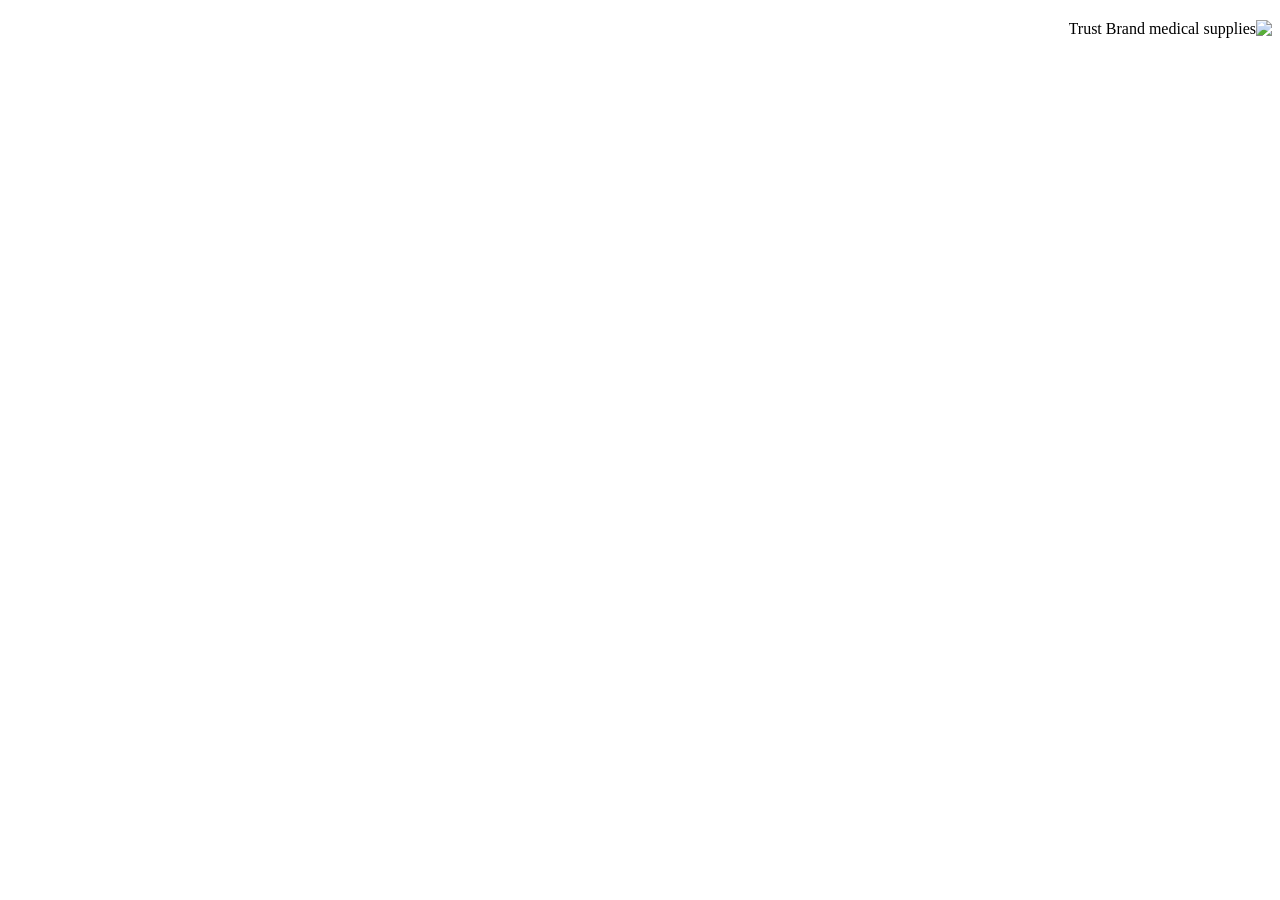
==== index.html @ 86045700 "Add initial HTML structure for Trust Brand site" ====
<!DOCTYPE html>
<html lang="ar" dir="rtl">
<head>
<meta charset="UTF-8">
<meta name="viewport" content="width=device-width, initial-scale=1">
<title>ترست براند | Trust Brand - مستلزمات طبية</title>
<link rel="icon" href="logo.svg">
<link rel="stylesheet" href="styles.css">
</head>
<body>
<div id="siteHeader"></div>
<main class="container">
  <section class="hero" id="heroSection">
    <div>
      <h1 id="heroTitle"></h1>
      <p id="heroSub"></p>
      <div style="display:flex;gap:12px;flex-wrap:wrap">
        <a href="#products" class="btn btn-primary btn-lg" id="heroShop"></a>
        <a href="#deals" class="btn btn-ghost btn-lg" id="heroDeals"></a>
      </div>
      <div class="hero-perks" id="heroPerks"></div>
    </div>
    <div class="hero-img"><img src="" id="heroImg" alt="Trust Brand medical supplies"></div>
  </section>

  <section>
    <div class="section-head"><h2 id="catTitle"></h2></div>
    <div class="cat-grid" id="catGrid"></div>
  </section>

  <section id="deals">
    <div class="section-head"><h2 id="dealsTitle"></h2></div>
    <div class="grid" id="dealsGrid"></div>
  </section>

  <section id="products">
    <div class="section-head"><h2 id="productsTitle"></h2><span class="muted" id="resultCount"></span></div>
    <div class="shop-layout">
      <aside class="filters" id="filtersPanel"></aside>
      <div>
        <div class="sort-row" id="sortRow"></div>
        <div class="grid" id="productGrid"></div>
      </div>
    </div>
  </section>
</main>
<div id="siteFooter"></div>

<script src="imgs1.js"></script><script src="imgs2.js"></script><script src="imgs3.js"></script>
<script src="data.js"></script>
<script src="i18n.js"></script>
<script src="store.js"></script>
<script>
TB.mount('home');
document.getElementById('heroImg').src = TB.img('hero.jpg');

const params = new URLSearchParams(location.search);
let state = { q: params.get('q') || '', cat: params.get('cat') || '', min: '', max: '', sort: 'pop' };

document.getElementById('heroTitle').textContent = TB.t('heroTitle');
document.getElementById('heroSub').textContent = TB.t('heroSub');
document.getElementById('heroShop').textContent = TB.t('shopNow');
document.getElementById('heroDeals').textContent = TB.t('seeDeals');
document.getElementById('heroPerks').innerHTML = ['freeShipping','cod','support'].map(k => `<span>${TB.t(k)}</span>`).join('');
document.getElementById('catTitle').textContent = TB.t('categories');
document.getElementById('dealsTitle').textContent = TB.t('dealsTitle');

document.getElementById('catGrid').innerHTML = TB_CATEGORIES.map(c => `
  <a class="cat-tile" href="index.html?cat=${c.id}"><span class="ico">${c.icon}</span>${TB.lang()==='ar'?c.ar:c.en}</a>`).join('');

const deals = TB.products().filter(p => p.old);
document.getElementById('dealsGrid').innerHTML = deals.map(TB.productCard).join('');

function renderFilters() {
  const cats = TB_CATEGORIES;
  document.getElementById('filtersPanel').innerHTML = `
    <h3>${TB.t('allCategories')}</h3>
    <label><input type="radio" name="fcat" value="" ${state.cat===''?'checked':''}> ${TB.t('allCategories')}</label>
    ${cats.map(c => `<label><input type="radio" name="fcat" value="${c.id}" ${state.cat===c.id?'checked':''}> ${TB.lang()==='ar'?c.ar:c.en}</label>`).join('')}
    <div class="fgroup">
      <h3>${TB.t('filterPrice')}</h3>
      <input type="number" id="fmin" placeholder="0" min="0" value="${state.min}"> <span class="muted">${TB.t('to')}</span>
      <input type="number" id="fmax" placeholder="∞" min="0" value="${state.max}">
      <div style="margin-top:8px"><button class="btn btn-ghost" onclick="applyPrice()">${TB.t('apply')}</button></div>
    </div>
    <div class="fgroup"><button class="btn btn-ghost btn-block" onclick="clearFilters()">${TB.t('clearFilters')}</button></div>`;
  document.querySelectorAll('input[name=fcat]').forEach(r => r.onchange = () => { state.cat = r.value; render(); });
}
function applyPrice() {
  state.min = document.getElementById('fmin').value;
  state.max = document.getElementById('fmax').value;
  render();
}
function clearFilters() {
  state = { q: '', cat: '', min: '', max: '', sort: 'pop' };
  history.replaceState(null, '', 'index.html');
  renderFilters(); render();
}
function renderSort() {
  document.getElementById('sortRow').innerHTML = `
    <label class="muted">${TB.t('sortBy')}</label>
    <select id="sortSel">
      <option value="pop">${TB.t('sortPop')}</option>
      <option value="priceAsc">${TB.t('sortPriceAsc')}</option>
      <option value="priceDesc">${TB.t('sortPriceDesc')}</option>
      <option value="rating">${TB.t('sortRating')}</option>
    </select>`;
  const sel = document.getElementById('sortSel');
  sel.value = state.sort;
  sel.onchange = () => { state.sort = sel.value; render(); };
}
function filtered() {
  let list = TB.products().slice();
  if (state.q) {
    const q = state.q.toLowerCase();
    list = list.filter(p => p.en.toLowerCase().includes(q) || p.ar.includes(state.q) || p.sku.toLowerCase().includes(q));
  }
  if (state.cat) list = list.filter(p => p.cat === state.cat);
  if (state.min !== '') list = list.filter(p => p.price >= Number(state.min));
  if (state.max !== '') list = list.filter(p => p.price <= Number(state.max));
  switch (state.sort) {
    case 'priceAsc': list.sort((a,b) => a.price - b.price); break;
    case 'priceDesc': list.sort((a,b) => b.price - a.price); break;
    case 'rating': list.sort((a,b) => b.rating - a.rating); break;
    default: list.sort((a,b) => b.reviews - a.reviews);
  }
  return list;
}
function render() {
  const list = filtered();
  document.getElementById('productsTitle').textContent =
    state.q ? `${TB.t('resultsFor')} "${state.q}"` : (state.cat ? TB.catName(state.cat) : TB.t('products'));
  const n = list.length;
  document.getElementById('resultCount').textContent = `${n} ${n === 1 ? TB.t('itemSingular') : TB.t('itemPlural')}`;
  document.getElementById('productGrid').innerHTML = n ? list.map(TB.productCard).join('') :
    `<div class="panel empty-state" style="grid-column:1/-1"><div class="big">🔍</div><p>${TB.t('noResults')}</p></div>`;
}
renderFilters(); renderSort(); render();
</script>
</body>
</html>
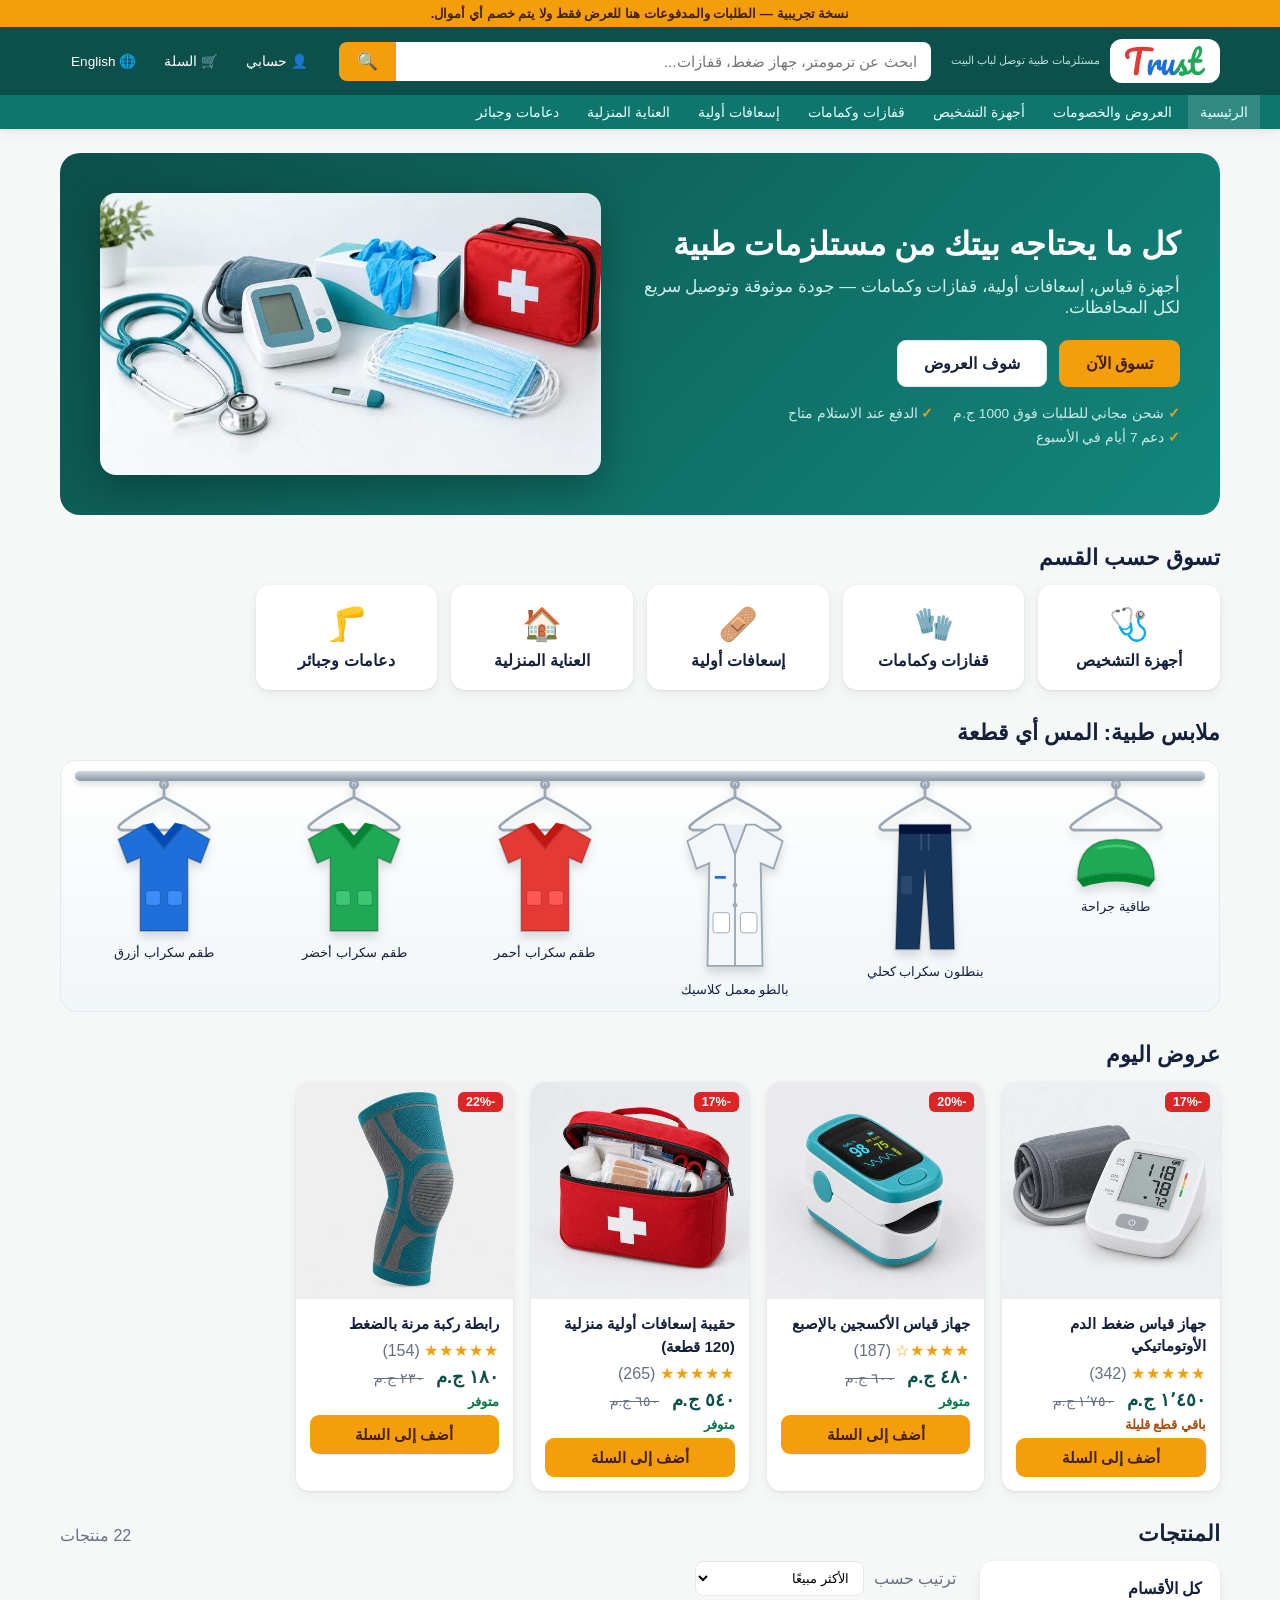
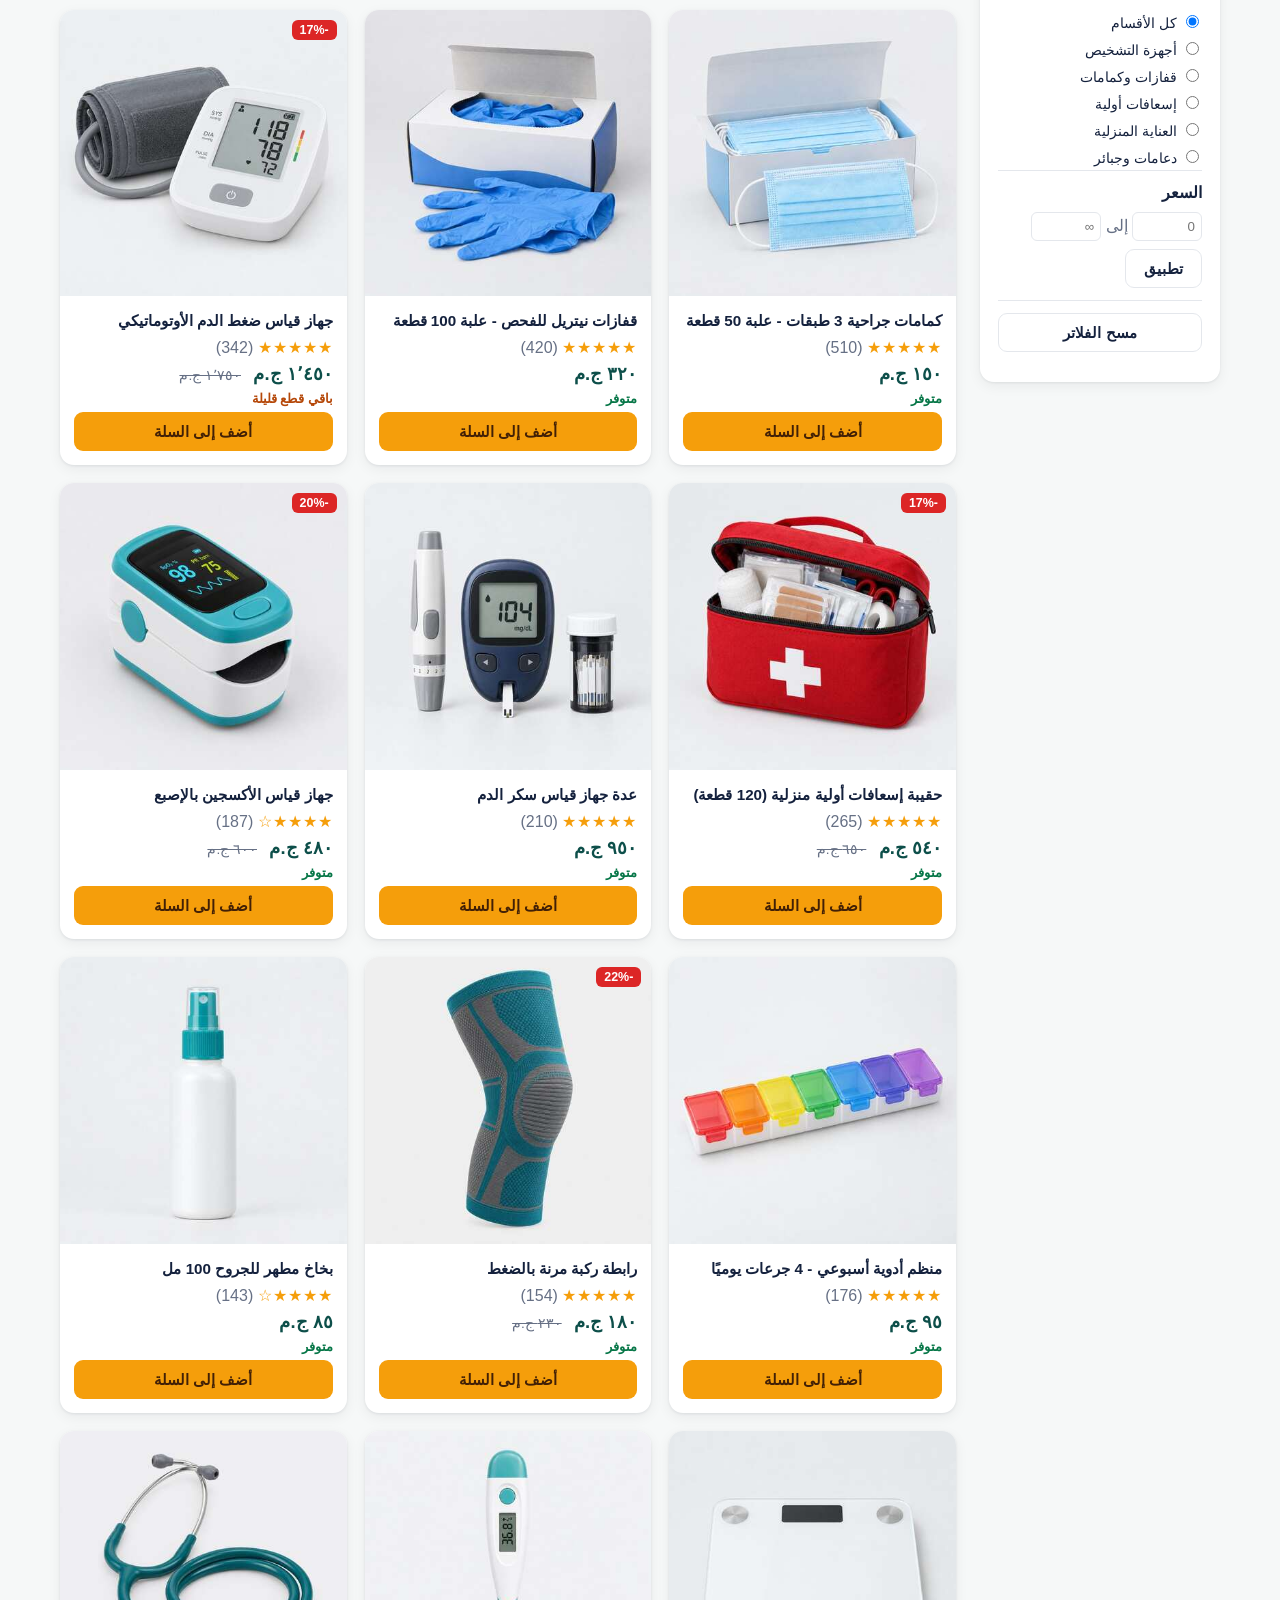
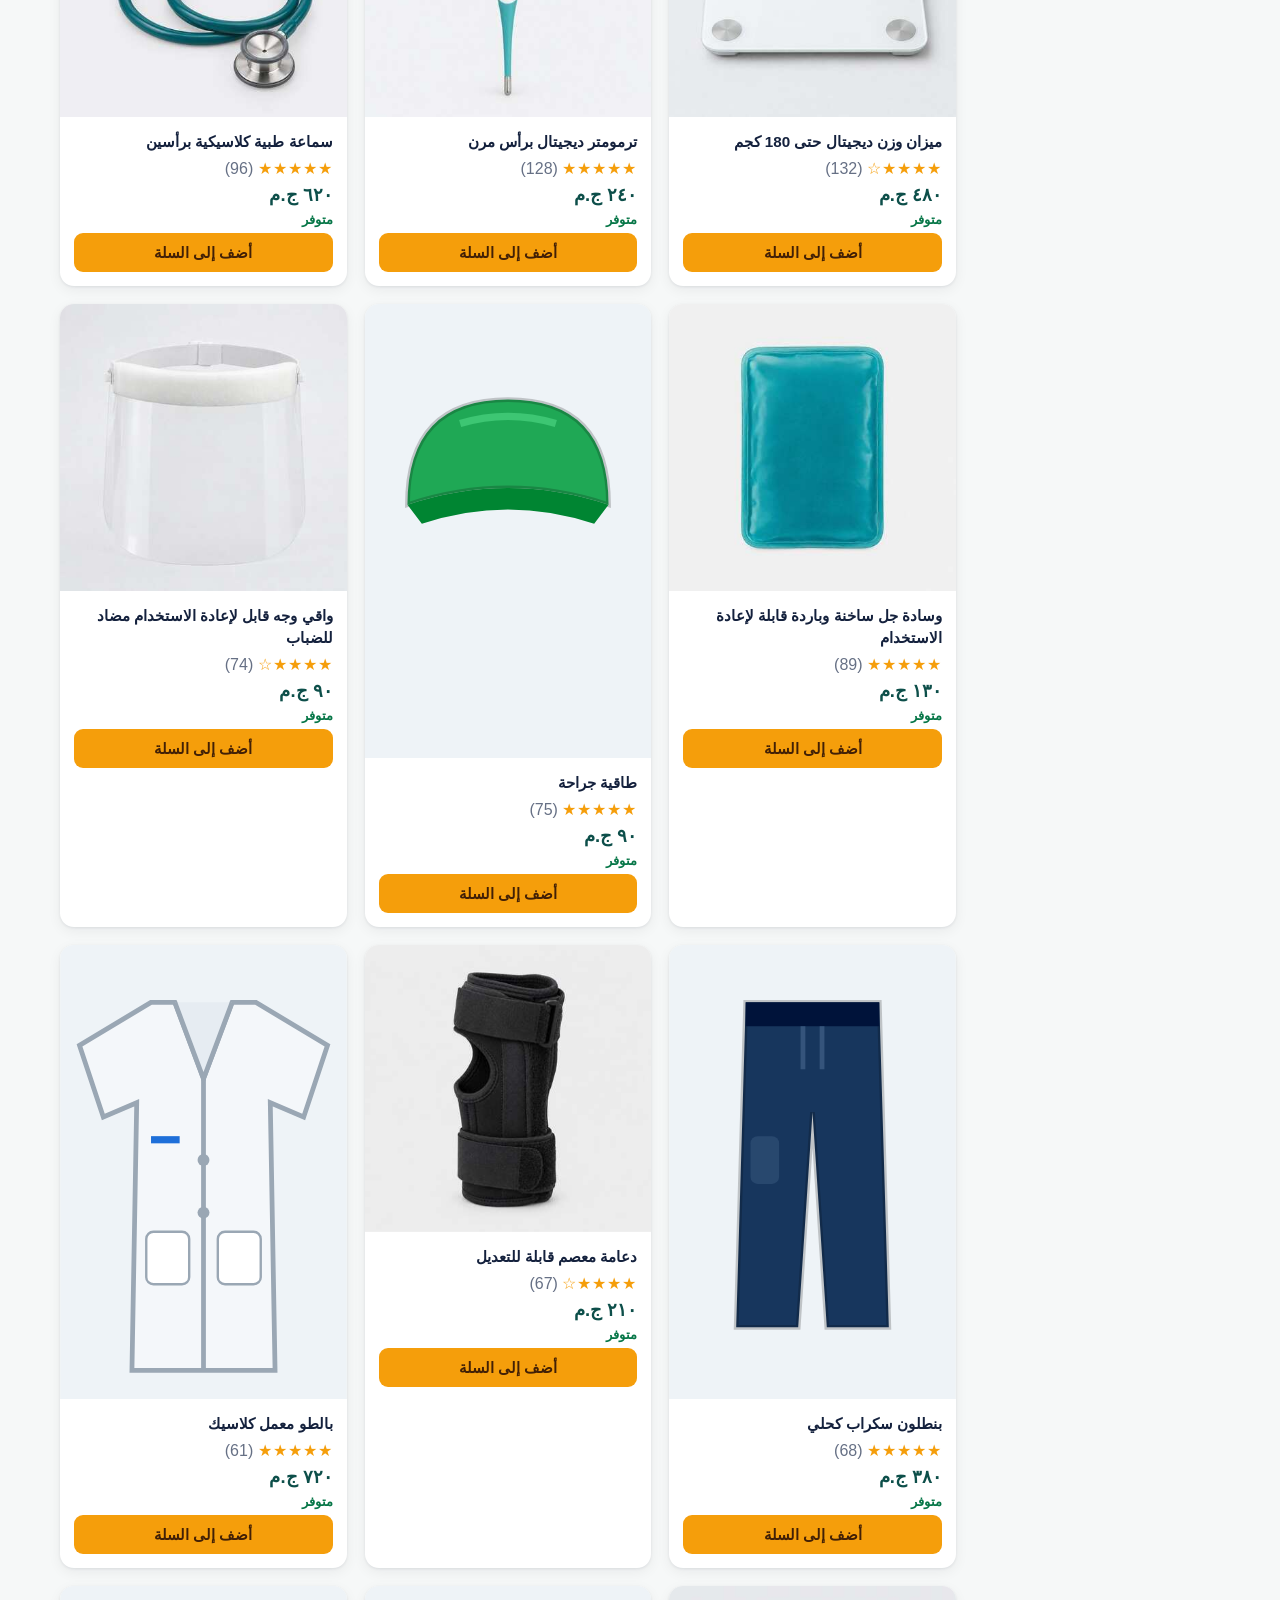
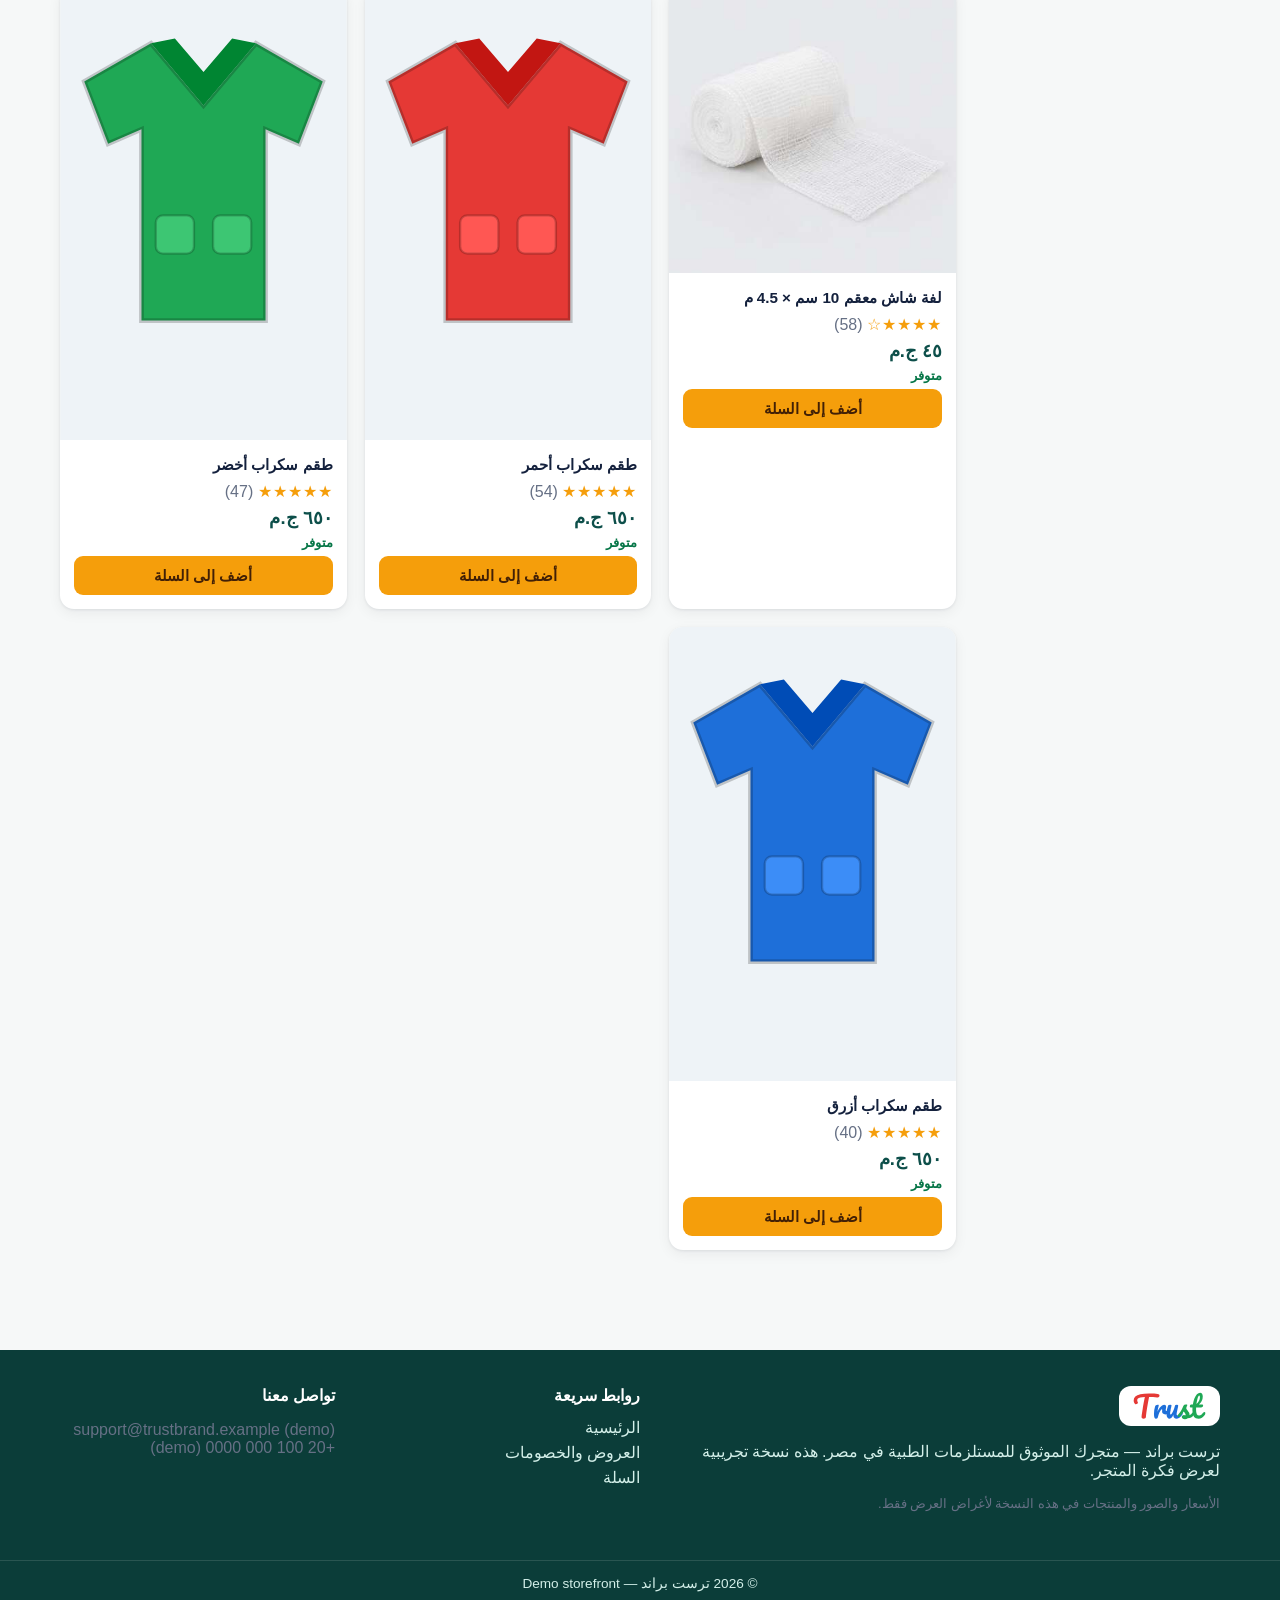
==== commit 2126571e: "Add rail section and update script references Added a new section for rail items and updated related" ====
--- a/index.html
+++ b/index.html
@@ -28,6 +28,8 @@
     <div class="cat-grid" id="catGrid"></div>
   </section>
 
+  <section id="rail"><div class="section-head"><h2 id="railTitle"></h2></div><div id="railHost"></div></section>
+
   <section id="deals">
     <div class="section-head"><h2 id="dealsTitle"></h2></div>
     <div class="grid" id="dealsGrid"></div>
@@ -49,7 +51,7 @@
 <script src="imgs1.js"></script><script src="imgs2.js"></script><script src="imgs3.js"></script>
 <script src="data.js"></script>
 <script src="i18n.js"></script>
-<script src="store.js"></script>
+<script src="store.js"></script><script src="rail.js"></script>
 <script>
 TB.mount('home');
 document.getElementById('heroImg').src = TB.img('hero.jpg');
@@ -68,6 +70,8 @@
 document.getElementById('catGrid').innerHTML = TB_CATEGORIES.map(c => `
   <a class="cat-tile" href="index.html?cat=${c.id}"><span class="ico">${c.icon}</span>${TB.lang()==='ar'?c.ar:c.en}</a>`).join('');
 
+document.getElementById('railTitle').textContent = TB.lang()==='ar' ? 'ملابس طبية: المس أي قطعة' : 'Scrubs & lab coats: tap a garment';
+TB.mountRail(document.getElementById('railHost'));
 const deals = TB.products().filter(p => p.old);
 document.getElementById('dealsGrid').innerHTML = deals.map(TB.productCard).join('');
 
--- a/styles.css
+++ b/styles.css
@@ -0,0 +1,233 @@
+/* Trust Brand demo storefront - original design */
+:root {
+  --teal-900: #0b3d39; --teal-800: #0d4f4a; --teal-700: #0f766e; --teal-600: #12877d;
+  --teal-50: #eef7f6; --amber: #f59e0b; --amber-dark: #d97706;
+  --ink: #14213d; --muted: #667085; --line: #e4e7ec; --bg: #f6f8f8; --card: #ffffff;
+  --radius: 14px; --shadow: 0 1px 3px rgba(16,24,40,.08), 0 4px 14px rgba(16,24,40,.06);
+}
+* { box-sizing: border-box; }
+body { margin: 0; font-family: "Segoe UI", Tahoma, "Noto Kufi Arabic", Arial, sans-serif; background: var(--bg); color: var(--ink); }
+img { max-width: 100%; display: block; }
+a { color: var(--teal-700); text-decoration: none; }
+a:hover { text-decoration: underline; }
+button { font-family: inherit; cursor: pointer; }
+.muted { color: var(--muted); }
+.small { font-size: .8rem; }
+
+.demo-banner { background: var(--amber); color: #422006; text-align: center; font-size: .82rem; font-weight: 600; padding: 6px 12px; }
+
+/* ---------- header ---------- */
+.site-header { background: var(--teal-800); color: #fff; position: sticky; top: 0; z-index: 50; box-shadow: var(--shadow); }
+.header-main { max-width: 1200px; margin: 0 auto; display: flex; align-items: center; gap: 18px; padding: 12px 20px; flex-wrap: wrap; }
+.brand { display: flex; align-items: center; gap: 10px; color: #fff; flex-shrink: 0; }
+.brand:hover { text-decoration: none; }
+.brand-mark { width: 38px; height: 38px; border-radius: 10px; background: #fff; color: var(--teal-700); font-size: 22px; font-weight: 800; display: flex; align-items: center; justify-content: center; }
+.brand-text { font-size: 1.3rem; font-weight: 800; line-height: 1.1; }
+.brand-text small { display: block; font-size: .68rem; font-weight: 400; color: #b8e0dc; }
+.search-bar { flex: 1; display: flex; min-width: 220px; border-radius: 10px; overflow: hidden; border: 2px solid transparent; }
+.search-bar:focus-within { border-color: var(--amber); }
+.search-bar input { flex: 1; border: 0; padding: 11px 14px; font-size: .95rem; outline: none; }
+.search-bar button { border: 0; background: var(--amber); color: #422006; font-size: 1.05rem; padding: 0 18px; }
+.header-actions { display: flex; align-items: center; gap: 6px; }
+.hbtn { background: none; border: 1px solid transparent; color: #fff; font-size: .85rem; padding: 7px 10px; border-radius: 8px; position: relative; white-space: nowrap; }
+.hbtn:hover { border-color: rgba(255,255,255,.35); text-decoration: none; }
+.cart-badge { position: absolute; top: -4px; inset-inline-end: 0; background: var(--amber); color: #422006; font-size: .7rem; font-weight: 800; border-radius: 999px; min-width: 18px; height: 18px; display: none; align-items: center; justify-content: center; padding: 0 4px; }
+.cat-nav { background: var(--teal-700); display: flex; gap: 4px; overflow-x: auto; padding: 0 20px; max-width: 100%; }
+.cat-nav a { color: #e6fffb; font-size: .88rem; padding: 9px 12px; white-space: nowrap; }
+.cat-nav a:hover, .cat-nav a.active { background: rgba(255,255,255,.14); text-decoration: none; }
+
+.account-panel { position: fixed; top: 110px; inset-inline-end: 16px; background: #fff; border-radius: var(--radius); box-shadow: 0 8px 30px rgba(0,0,0,.18); padding: 18px; width: 300px; z-index: 60; }
+.account-panel input { width: 100%; margin-bottom: 8px; padding: 9px 10px; border: 1px solid var(--line); border-radius: 8px; }
+.order-mini { list-style: none; padding: 0; margin: 8px 0 12px; font-size: .85rem; }
+.order-mini li { padding: 6px 0; border-bottom: 1px solid var(--line); }
+
+/* ---------- layout ---------- */
+.container { max-width: 1200px; margin: 0 auto; padding: 24px 20px 60px; }
+
+/* ---------- hero ---------- */
+.hero { display: grid; grid-template-columns: 1.1fr 1fr; gap: 28px; align-items: center; background: linear-gradient(135deg, var(--teal-800), var(--teal-600)); border-radius: 20px; color: #fff; padding: 40px; margin-bottom: 18px; overflow: hidden; }
+.hero h1 { margin: 0 0 10px; font-size: 2rem; line-height: 1.35; }
+.hero p { color: #d3efe9; font-size: 1.05rem; margin: 0 0 22px; }
+.hero-img img { border-radius: 16px; box-shadow: 0 12px 40px rgba(0,0,0,.3); }
+.hero-perks { display: flex; flex-wrap: wrap; gap: 8px 20px; margin-top: 18px; font-size: .85rem; color: #c9ebe6; }
+.hero-perks span::before { content: '✓ '; color: var(--amber); font-weight: 700; }
+
+/* ---------- sections ---------- */
+.section-head { display: flex; align-items: baseline; justify-content: space-between; margin: 30px 0 14px; }
+.section-head h2 { margin: 0; font-size: 1.35rem; }
+.cat-grid { display: grid; grid-template-columns: repeat(auto-fill, minmax(160px, 1fr)); gap: 14px; }
+.cat-tile { background: var(--card); border-radius: var(--radius); box-shadow: var(--shadow); padding: 20px 14px; text-align: center; color: var(--ink); font-weight: 600; transition: transform .15s; }
+.cat-tile:hover { transform: translateY(-3px); text-decoration: none; }
+.cat-tile .ico { font-size: 2rem; display: block; margin-bottom: 8px; }
+
+/* ---------- product grid ---------- */
+.shop-layout { display: grid; grid-template-columns: 240px 1fr; gap: 24px; align-items: start; }
+.filters { background: var(--card); border-radius: var(--radius); box-shadow: var(--shadow); padding: 18px; position: sticky; top: 130px; }
+.filters h3 { margin: 0 0 10px; font-size: 1rem; }
+.filters .fgroup { border-top: 1px solid var(--line); padding: 12px 0; }
+.filters label { display: block; padding: 4px 0; font-size: .9rem; cursor: pointer; }
+.filters input[type=number] { width: 70px; padding: 6px; border: 1px solid var(--line); border-radius: 6px; }
+.sort-row { display: flex; align-items: center; gap: 10px; margin-bottom: 14px; flex-wrap: wrap; }
+.sort-row select { padding: 8px 10px; border: 1px solid var(--line); border-radius: 8px; background: #fff; }
+.grid { display: grid; grid-template-columns: repeat(auto-fill, minmax(215px, 1fr)); gap: 18px; }
+.card { background: var(--card); border-radius: var(--radius); box-shadow: var(--shadow); overflow: hidden; display: flex; flex-direction: column; transition: transform .15s; }
+.card:hover { transform: translateY(-3px); }
+.card-img { position: relative; aspect-ratio: 1; background: #f2f4f5; }
+.card-img img { width: 100%; height: 100%; object-fit: cover; }
+.badge-deal { position: absolute; top: 10px; inset-inline-start: 10px; background: #dc2626; color: #fff; font-size: .78rem; font-weight: 800; border-radius: 6px; padding: 3px 8px; }
+.card-body { padding: 14px; display: flex; flex-direction: column; gap: 6px; flex: 1; }
+.card-name { color: var(--ink); font-weight: 600; font-size: .95rem; line-height: 1.45; }
+.stars { color: var(--amber); letter-spacing: 1px; }
+.card-price strong { font-size: 1.15rem; color: var(--teal-800); }
+.card-price del { color: var(--muted); font-size: .85rem; margin-inline-start: 8px; }
+.stock { font-size: .8rem; font-weight: 600; }
+.stock.in { color: #067647; } .stock.low { color: #b54708; } .stock.out { color: #b42318; }
+
+/* ---------- buttons ---------- */
+.btn { border: 1px solid transparent; border-radius: 9px; padding: 10px 18px; font-size: .92rem; font-weight: 700; transition: filter .15s; }
+.btn-primary { background: var(--amber); color: #422006; }
+.btn-primary:hover { filter: brightness(1.06); }
+.btn-primary.added { background: #067647; color: #fff; }
+.btn-primary:disabled { background: #d0d5dd; color: #667085; cursor: not-allowed; }
+.btn-secondary { background: var(--teal-700); color: #fff; }
+.btn-ghost { background: #fff; border-color: var(--line); color: var(--ink); }
+.btn-block { width: 100%; }
+.btn-lg { padding: 13px 26px; font-size: 1rem; }
+
+/* ---------- product page ---------- */
+.pdp { display: grid; grid-template-columns: minmax(280px, 460px) 1fr; gap: 36px; background: var(--card); border-radius: var(--radius); box-shadow: var(--shadow); padding: 28px; }
+.pdp-img { border-radius: 12px; overflow: hidden; background: #f2f4f5; }
+.pdp h1 { font-size: 1.5rem; margin: 0 0 8px; }
+.pdp .price { font-size: 1.8rem; color: var(--teal-800); font-weight: 800; }
+.pdp .price del { font-size: 1rem; color: var(--muted); font-weight: 400; margin-inline-start: 10px; }
+.pdp-info > * { margin-bottom: 14px; }
+.qty-row { display: flex; align-items: center; gap: 12px; }
+.qty-row select { padding: 9px 12px; border-radius: 8px; border: 1px solid var(--line); }
+.spec-list { background: var(--teal-50); border-radius: 10px; padding: 14px 18px; }
+.spec-list li { padding: 3px 0; }
+.breadcrumb { font-size: .85rem; color: var(--muted); margin-bottom: 16px; }
+
+/* ---------- cart & checkout ---------- */
+.cart-layout, .checkout-layout { display: grid; grid-template-columns: 1fr 340px; gap: 24px; align-items: start; }
+.panel { background: var(--card); border-radius: var(--radius); box-shadow: var(--shadow); padding: 22px; }
+.cart-line { display: grid; grid-template-columns: 90px 1fr auto; gap: 16px; align-items: center; padding: 16px 0; border-bottom: 1px solid var(--line); }
+.cart-line img { border-radius: 10px; width: 90px; height: 90px; object-fit: cover; }
+.cart-line .lname { font-weight: 600; color: var(--ink); }
+.cart-line .lprice { color: var(--teal-800); font-weight: 700; }
+.cart-line .qty-ctl { display: flex; align-items: center; gap: 6px; }
+.qty-ctl button { width: 30px; height: 30px; border-radius: 7px; border: 1px solid var(--line); background: #fff; font-size: 1rem; }
+.summary-row { display: flex; justify-content: space-between; padding: 7px 0; }
+.summary-row.total { border-top: 2px solid var(--line); margin-top: 8px; padding-top: 14px; font-size: 1.2rem; font-weight: 800; }
+.empty-state { text-align: center; padding: 60px 20px; }
+.empty-state .big { font-size: 3rem; }
+
+form.checkout-form label { display: block; font-weight: 600; font-size: .9rem; margin: 14px 0 5px; }
+form.checkout-form input, form.checkout-form select, form.checkout-form textarea {
+  width: 100%; padding: 11px 12px; border: 1px solid var(--line); border-radius: 9px; font-size: .95rem; font-family: inherit; background: #fff;
+}
+form.checkout-form input:focus, form.checkout-form select:focus, form.checkout-form textarea:focus { outline: 2px solid var(--teal-600); border-color: transparent; }
+.field-error { color: #b42318; font-size: .8rem; margin-top: 3px; }
+.pay-option { display: flex; gap: 12px; align-items: flex-start; border: 1.5px solid var(--line); border-radius: 12px; padding: 14px; margin-top: 10px; cursor: pointer; }
+.pay-option.selected { border-color: var(--teal-600); background: var(--teal-50); }
+.pay-option input { margin-top: 4px; }
+.pay-option .ph { font-weight: 700; } .pay-option .ph-hint { font-size: .82rem; color: var(--muted); }
+.card-fields { border-inline-start: 3px solid var(--line); padding-inline-start: 16px; margin-top: 12px; }
+.card-grid { display: grid; grid-template-columns: 2fr 1fr 1fr; gap: 10px; }
+
+/* ---------- confirmation ---------- */
+.confirm-box { max-width: 640px; margin: 40px auto; text-align: center; }
+.confirm-icon { width: 84px; height: 84px; border-radius: 50%; background: #dcfae6; color: #067647; font-size: 2.6rem; display: flex; align-items: center; justify-content: center; margin: 0 auto 18px; }
+.order-num { font-size: 1.3rem; font-weight: 800; color: var(--teal-800); background: var(--teal-50); display: inline-block; padding: 8px 22px; border-radius: 999px; margin: 12px 0; }
+
+/* ---------- admin ---------- */
+.admin-top { display: flex; align-items: center; justify-content: space-between; flex-wrap: wrap; gap: 12px; margin-bottom: 20px; }
+.admin-top h1 { margin: 0; font-size: 1.5rem; }
+.stat-grid { display: grid; grid-template-columns: repeat(auto-fit, minmax(180px, 1fr)); gap: 14px; margin-bottom: 22px; }
+.stat { background: var(--card); border-radius: var(--radius); box-shadow: var(--shadow); padding: 18px; }
+.stat .num { font-size: 1.6rem; font-weight: 800; color: var(--teal-800); }
+.stat .lbl { color: var(--muted); font-size: .85rem; }
+.tabs { display: flex; gap: 6px; border-bottom: 2px solid var(--line); margin-bottom: 20px; flex-wrap: wrap; }
+.tabs button { border: 0; background: none; padding: 10px 16px; font-size: .95rem; font-weight: 600; color: var(--muted); border-bottom: 3px solid transparent; margin-bottom: -2px; }
+.tabs button.active { color: var(--teal-700); border-color: var(--teal-700); }
+table.admin-table { width: 100%; border-collapse: collapse; background: #fff; border-radius: var(--radius); overflow: hidden; box-shadow: var(--shadow); }
+.admin-table th { background: var(--teal-800); color: #fff; text-align: start; padding: 10px 12px; font-size: .85rem; }
+.admin-table td { padding: 10px 12px; border-bottom: 1px solid var(--line); font-size: .9rem; vertical-align: middle; }
+.admin-table tr:last-child td { border-bottom: 0; }
+.admin-table input[type=number] { width: 84px; padding: 6px; border: 1px solid var(--line); border-radius: 6px; }
+.admin-table img { width: 46px; height: 46px; object-fit: cover; border-radius: 8px; }
+.chip { display: inline-block; border-radius: 999px; padding: 3px 12px; font-size: .78rem; font-weight: 700; }
+.chip.new { background: #e0f2fe; color: #075985; } .chip.confirmed { background: #fef9c3; color: #854d0e; }
+.chip.shipped { background: #ede9fe; color: #5b21b6; } .chip.delivered { background: #dcfae6; color: #067647; }
+.chip.cancelled { background: #fee4e2; color: #b42318; }
+.chip.ok { background: #dcfae6; color: #067647; } .chip.low { background: #fef0c7; color: #b54708; } .chip.out { background: #fee4e2; color: #b42318; }
+.mini-btn { border: 1px solid var(--line); background: #fff; border-radius: 7px; padding: 5px 10px; font-size: .8rem; font-weight: 600; }
+.mini-btn:hover { background: var(--teal-50); }
+.mini-btn.danger { color: #b42318; }
+.admin-login { max-width: 380px; margin: 60px auto; }
+.add-form { display: grid; grid-template-columns: repeat(auto-fit, minmax(160px, 1fr)); gap: 10px; align-items: end; background: var(--teal-50); border-radius: 12px; padding: 16px; margin-bottom: 18px; }
+.add-form label { font-size: .8rem; font-weight: 600; display: block; margin-bottom: 4px; }
+.add-form input, .add-form select { width: 100%; padding: 8px; border: 1px solid var(--line); border-radius: 7px; }
+
+/* ---------- footer ---------- */
+.site-footer { background: var(--teal-900); color: #d3efe9; margin-top: 40px; }
+.footer-cols { max-width: 1200px; margin: 0 auto; display: grid; grid-template-columns: 2fr 1fr 1fr; gap: 30px; padding: 36px 20px; }
+.footer-cols h4 { color: #fff; margin: 0 0 10px; }
+.footer-cols a { display: block; color: #d3efe9; padding: 3px 0; }
+.footer-brand { margin-bottom: 10px; }
+.footer-bar { border-top: 1px solid rgba(255,255,255,.12); text-align: center; padding: 14px; font-size: .85rem; }
+
+/* ---------- responsive ---------- */
+@media (max-width: 900px) {
+  .hero { grid-template-columns: 1fr; padding: 28px; }
+  .shop-layout { grid-template-columns: 1fr; }
+  .filters { position: static; }
+  .cart-layout, .checkout-layout { grid-template-columns: 1fr; }
+  .pdp { grid-template-columns: 1fr; }
+  .footer-cols { grid-template-columns: 1fr; }
+  .header-actions span { display: none; }
+  .hbtn { font-size: 1.1rem; }
+  .cart-badge { display: flex; }
+}
+@media (max-width: 480px) {
+  .grid { grid-template-columns: repeat(auto-fill, minmax(160px, 1fr)); gap: 12px; }
+  .hero h1 { font-size: 1.5rem; }
+  .card-grid { grid-template-columns: 1fr; }
+  .cart-line { grid-template-columns: 64px 1fr; }
+  .cart-line img { width: 64px; height: 64px; }
+}
+
+.brand-logo{height:44px;width:auto;background:#fff;border-radius:12px;padding:4px 12px;display:block}.footer-brand .brand-logo{height:40px}
+
+/* ---- hanging rail ---- */
+.rail-wrap{position:relative;padding-top:10px;background:linear-gradient(#fff,#f1f6f9);border-radius:16px;border:1px solid #e3eaef;overflow:hidden}
+.rail-bar{height:10px;margin:0 14px;border-radius:6px;background:linear-gradient(#cfd8df,#8a99a6);box-shadow:0 3px 6px #0002}
+.rail-row{display:flex;gap:8px;justify-content:space-around;overflow-x:auto;padding:0 12px 14px;margin-top:-4px;direction:ltr}
+.garment{background:none;border:0;cursor:pointer;display:flex;flex-direction:column;align-items:center;width:130px;flex:0 0 auto;padding:0;font:inherit;color:inherit}
+.garment .swing{display:block;width:110px;transform-origin:50% 8px;animation:idle 4s ease-in-out infinite;animation-delay:var(--d)}
+.garment .swing svg{width:100%;height:auto;filter:drop-shadow(0 6px 5px #0002)}
+.garment .swing.go{animation:swing 1.3s cubic-bezier(.3,.6,.4,1)}
+.garment:hover .swing{animation:swing .9s ease}
+.garment.sel .g-name{color:#1E6FD9;font-weight:700}
+.g-name{font-size:13px;margin-top:4px;text-align:center;direction:auto}
+@keyframes idle{0%,100%{transform:rotate(-1.6deg)}50%{transform:rotate(1.6deg)}}
+@keyframes swing{0%{transform:rotate(0)}15%{transform:rotate(16deg)}35%{transform:rotate(-12deg)}55%{transform:rotate(7deg)}75%{transform:rotate(-3deg)}100%{transform:rotate(0)}}
+.rail-panel{display:flex;gap:18px;align-items:center;margin-top:14px;padding:16px;border:1px solid #e3eaef;border-radius:16px;background:#fff}
+.rail-panel[hidden]{display:none}
+.rail-panel.in{animation:pin .35s ease}
+@keyframes pin{from{opacity:0;transform:translateY(10px)}to{opacity:1;transform:none}}
+.rp-art{width:120px;flex:0 0 auto}.rp-art svg{width:100%;height:auto}
+.rp-info h3{margin:0 0 6px}.rp-info p{margin:0 0 10px;color:#5b6b78}
+.rp-sizes{display:flex;gap:8px;flex-wrap:wrap;margin-bottom:12px}
+.chip{border:1.5px solid #c9d4dc;background:#fff;border-radius:999px;padding:6px 14px;cursor:pointer;font:inherit}
+.chip.on{background:#1E6FD9;border-color:#1E6FD9;color:#fff}
+.rp-buy{display:flex;gap:10px;align-items:center;flex-wrap:wrap}
+@media(max-width:600px){.rail-panel{flex-direction:column;text-align:start}.garment{width:112px}.garment .swing{width:96px}}
+/* ---- kinetic trust message ---- */
+#tbKin{position:fixed;left:50%;bottom:28px;transform:translateX(-50%);z-index:9999;display:flex;gap:10px;align-items:center;background:#fff;border-radius:999px;padding:12px 22px;box-shadow:0 10px 30px #0004;font-weight:700;font-size:18px;direction:ltr;animation:kin-in .4s ease}
+#tbKin.out{animation:kin-out .5s ease forwards}
+.kin-logo{font-family:'Pacifico',cursive,serif;font-size:26px;font-style:italic;letter-spacing:1px}
+.kin-w{opacity:0;display:inline-block;animation:kin-w .45s cubic-bezier(.2,.9,.3,1.4) forwards;color:#17365D}
+@keyframes kin-w{from{opacity:0;transform:translateY(14px) scale(.7)}to{opacity:1;transform:none}}
+@keyframes kin-in{from{opacity:0;transform:translate(-50%,20px)}to{opacity:1;transform:translate(-50%,0)}}
+@keyframes kin-out{to{opacity:0;transform:translate(-50%,20px)}}
+@media(prefers-reduced-motion:reduce){.garment .swing,.garment:hover .swing,.garment .swing.go{animation:none}.kin-w{animation:none;opacity:1}#tbKin,#tbKin.out{animation:none}.rail-panel.in{animation:none}}
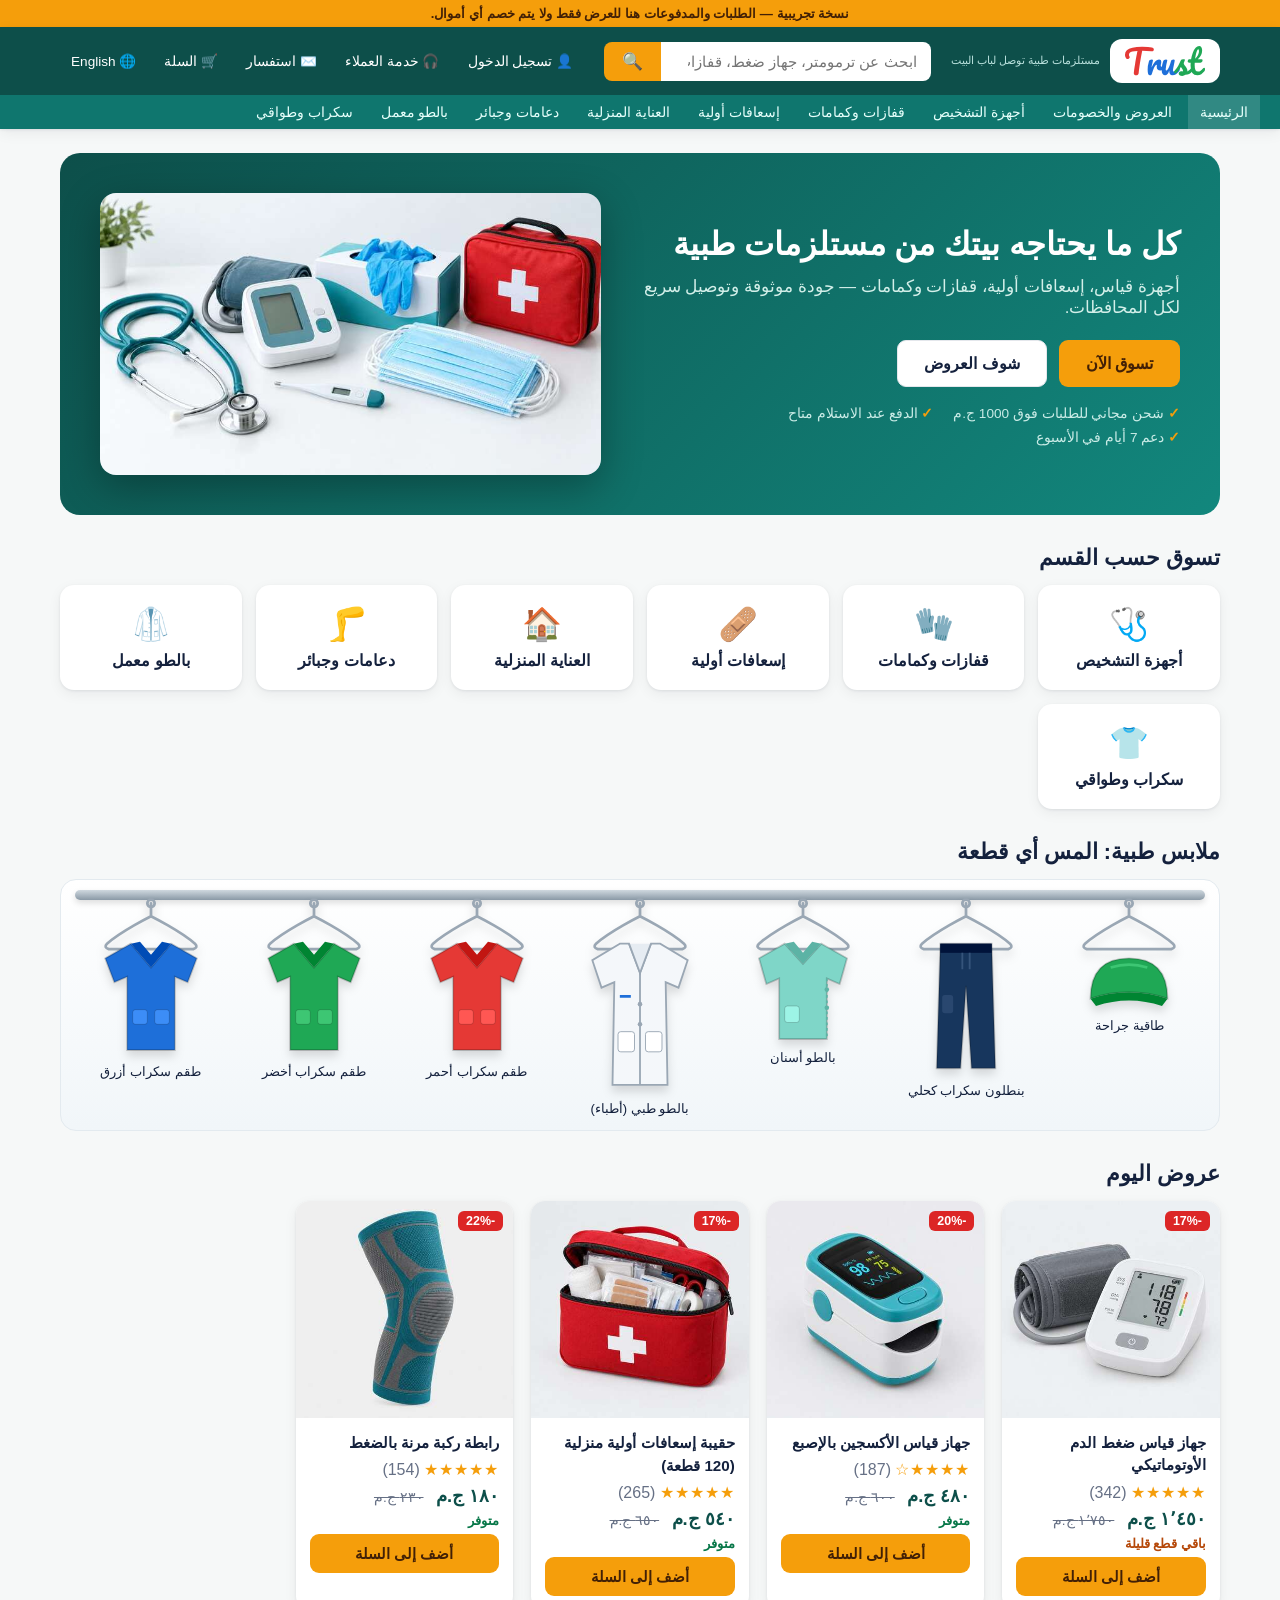
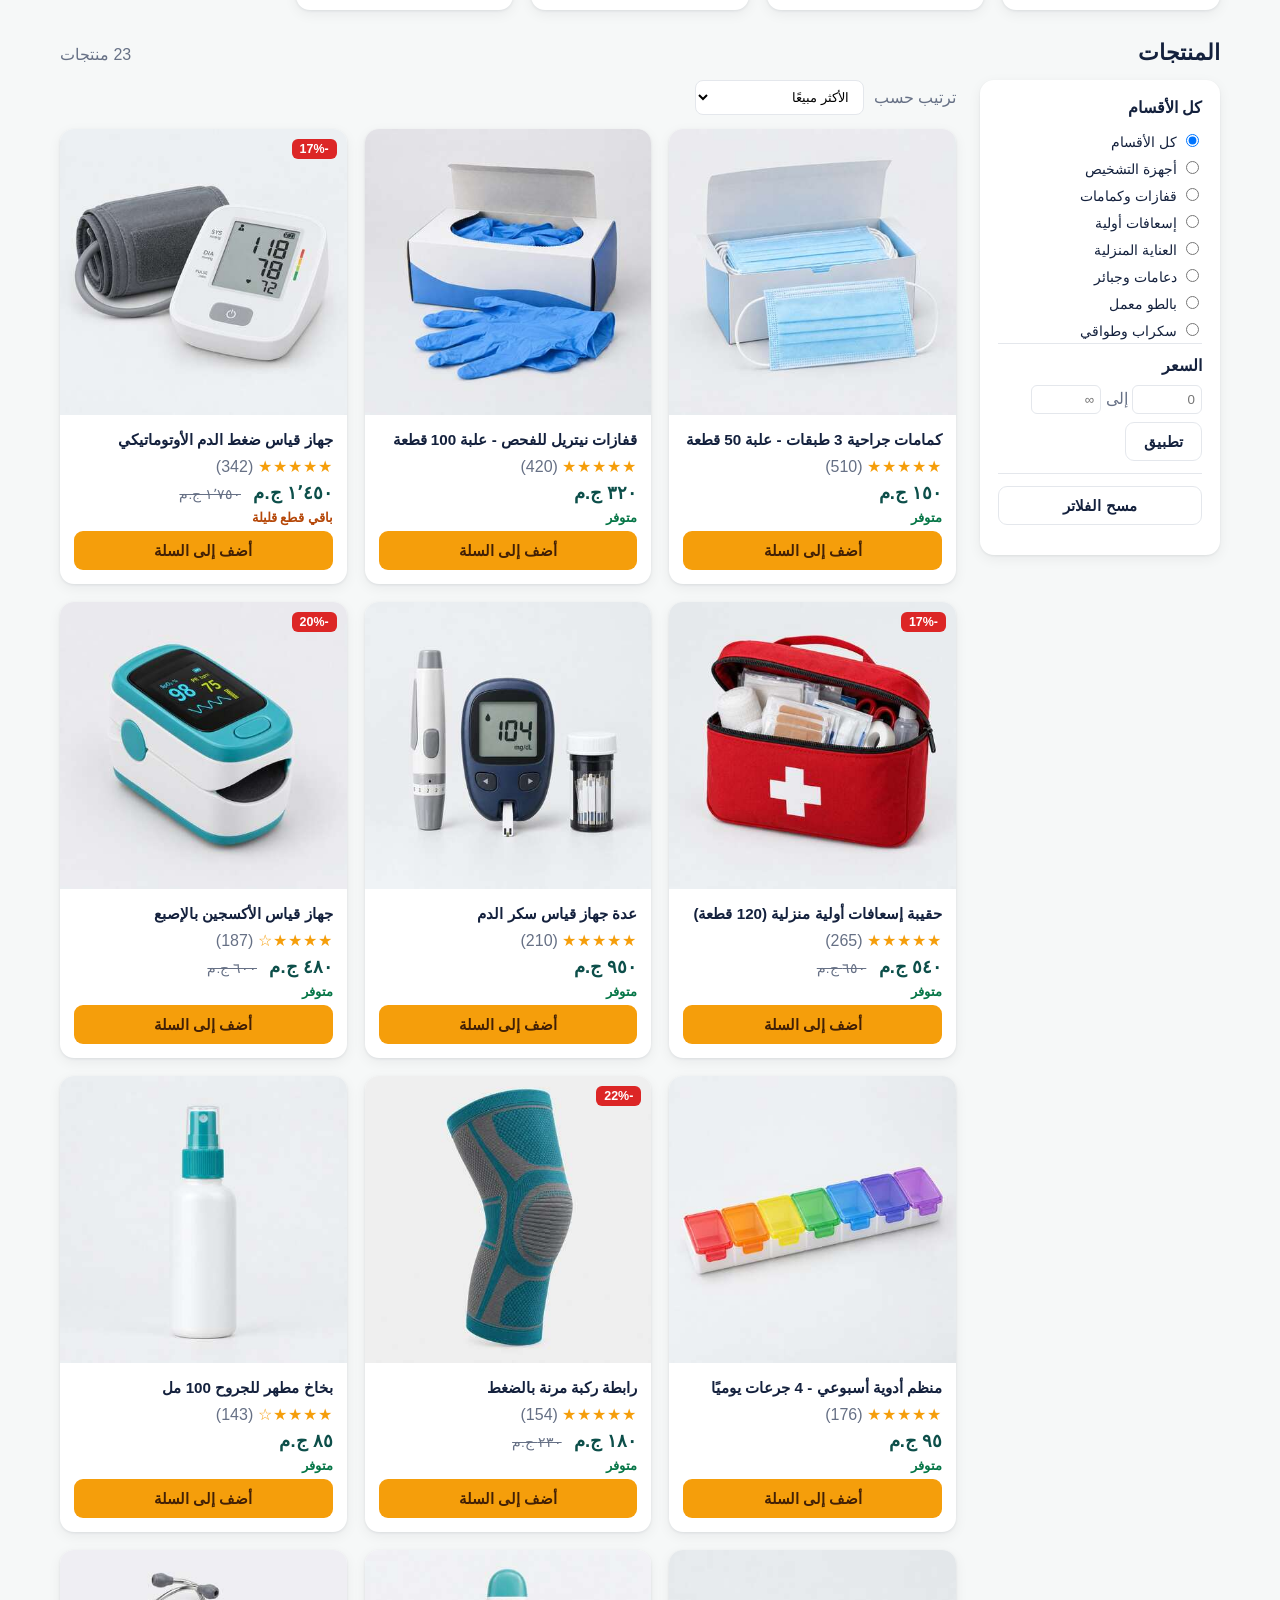
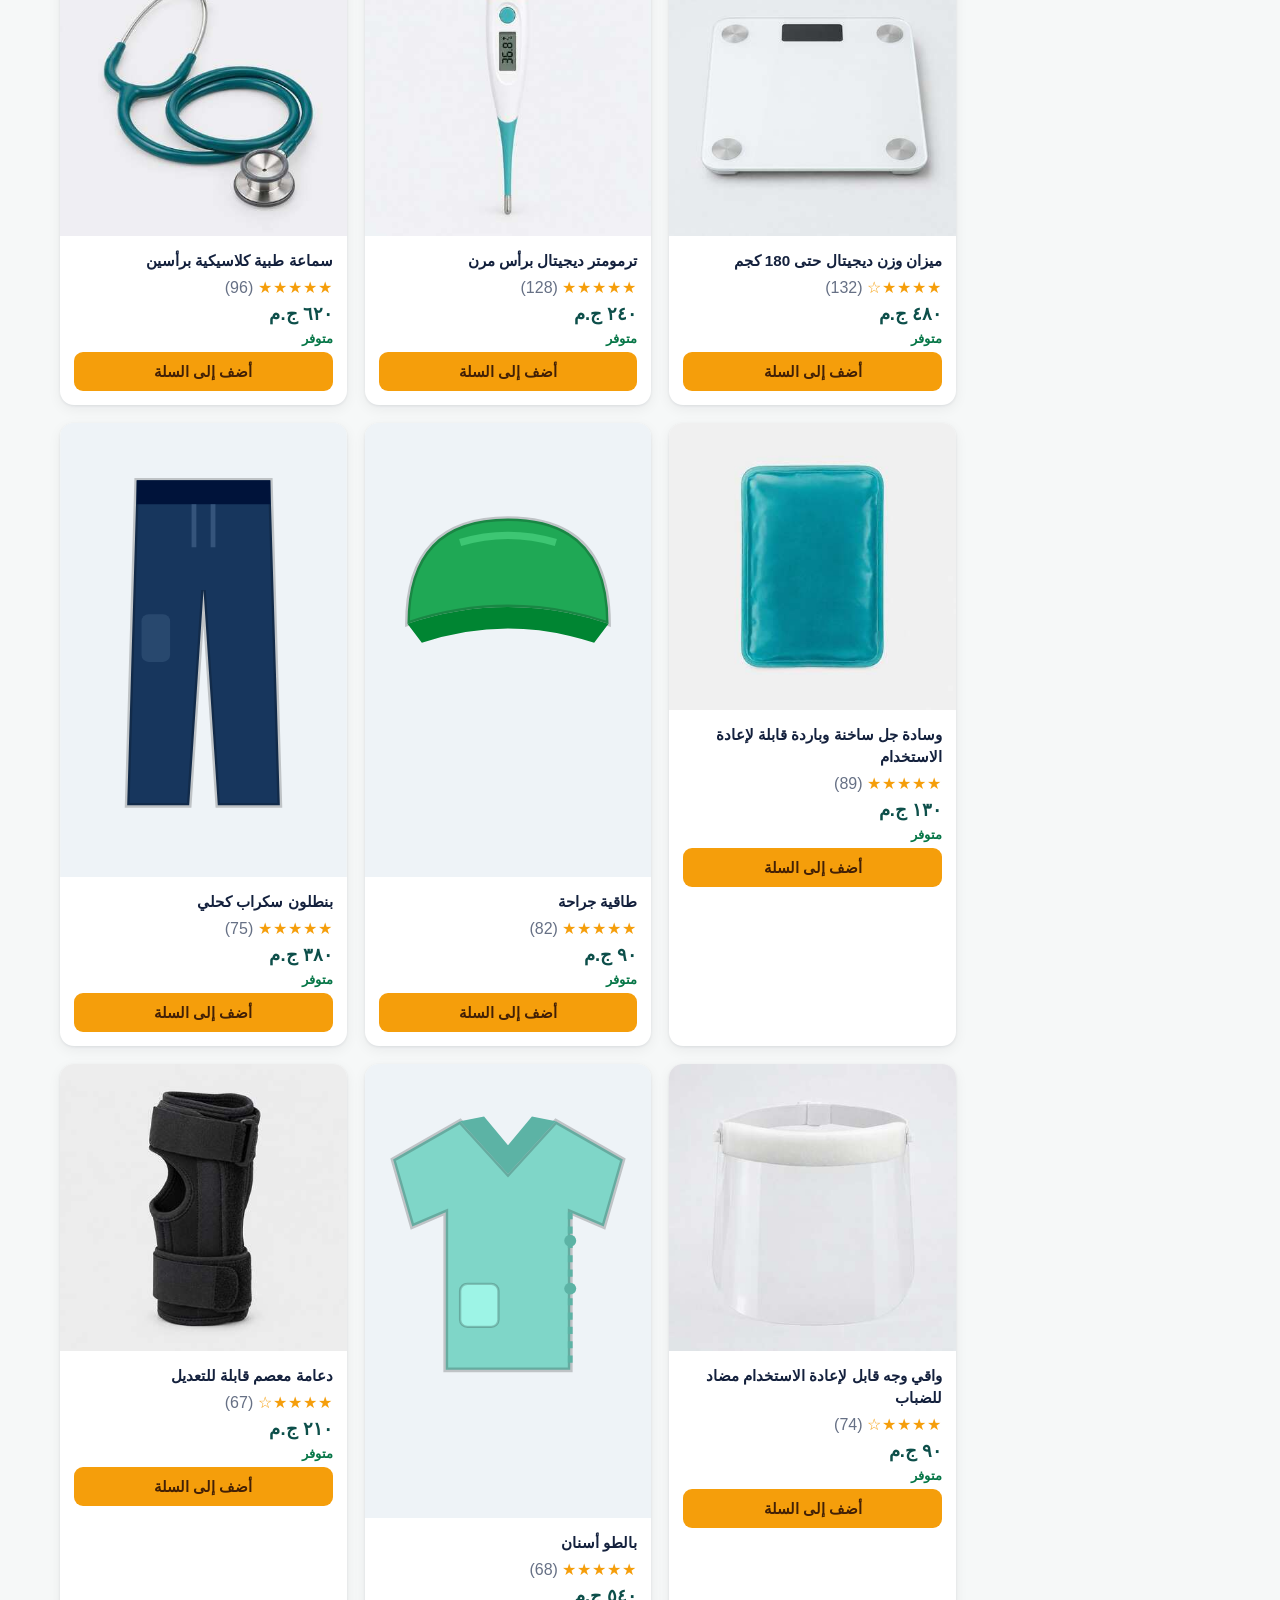
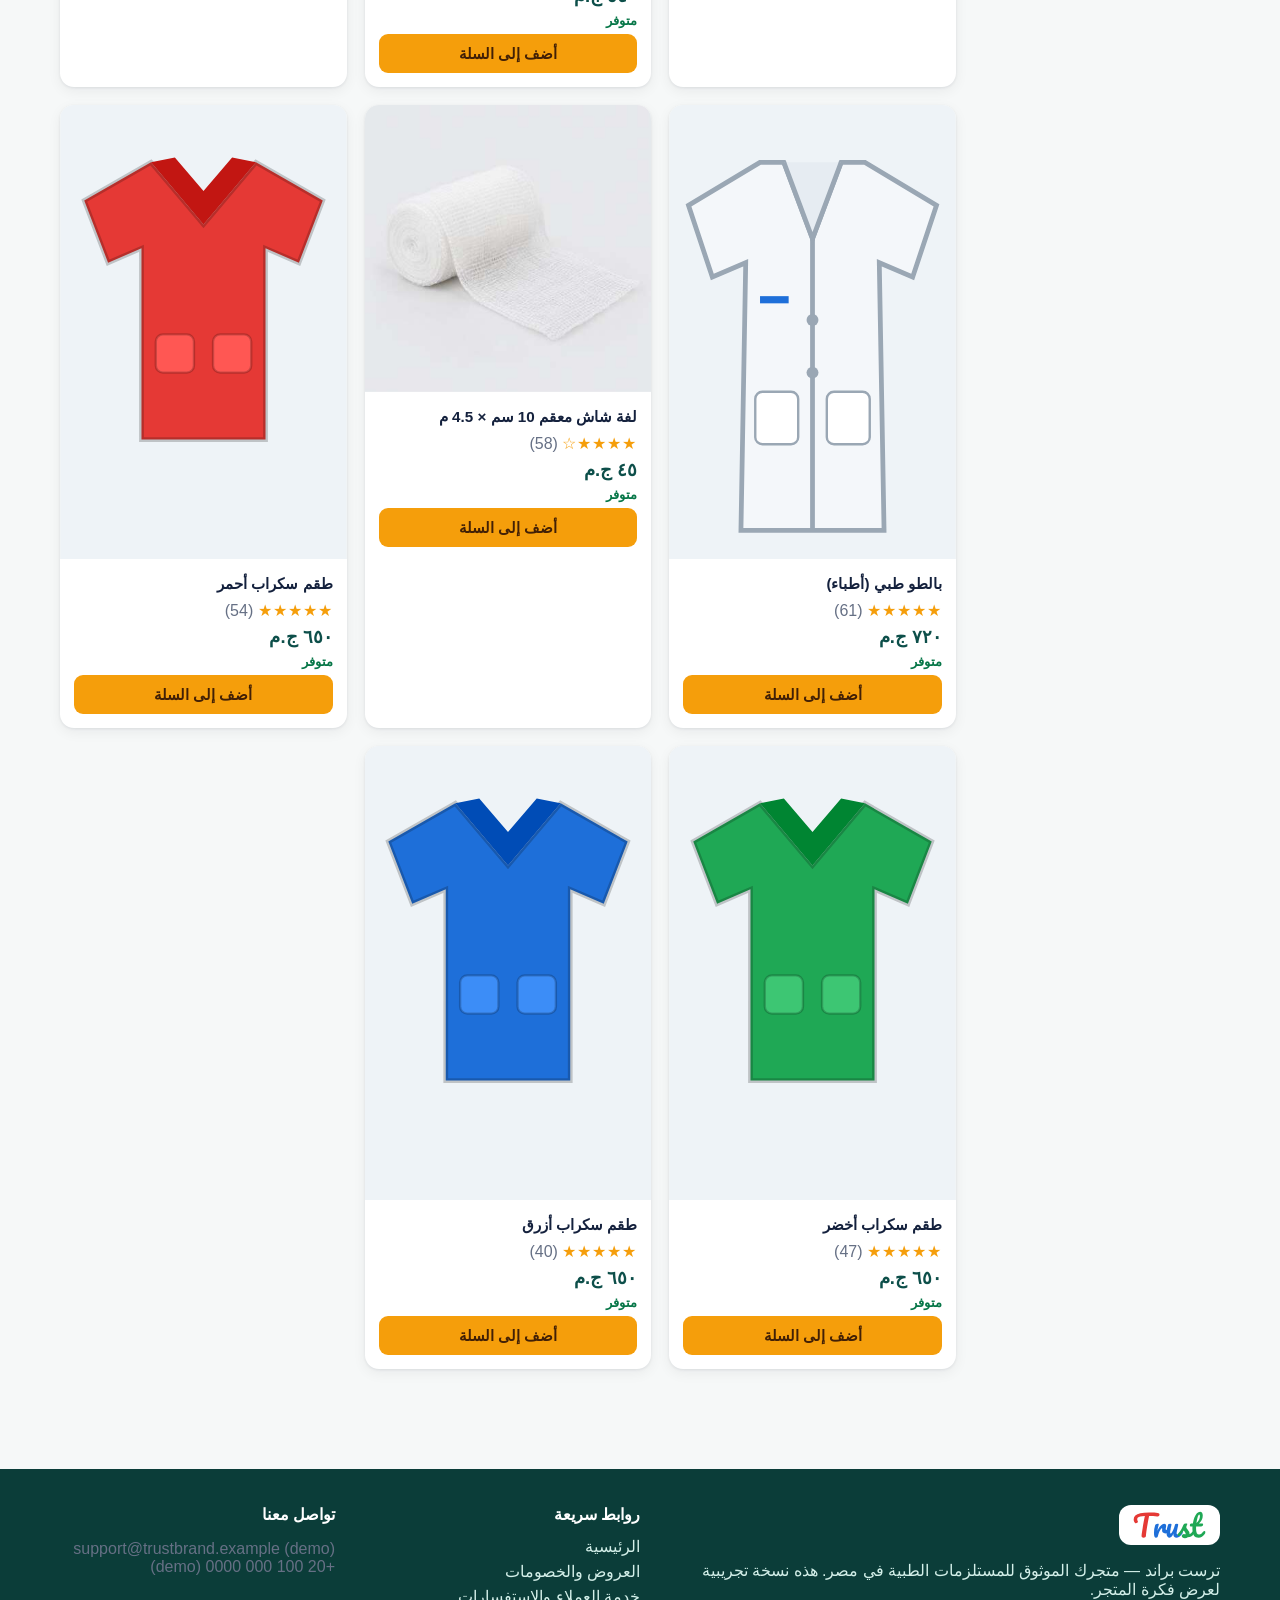
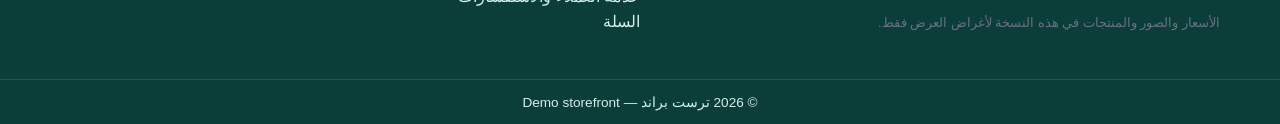
==== commit c502d803: "Implement category link click handling Add event listener for category link clicks to update state a" ====
--- a/index.html
+++ b/index.html
@@ -90,6 +90,12 @@
     <div class="fgroup"><button class="btn btn-ghost btn-block" onclick="clearFilters()">${TB.t('clearFilters')}</button></div>`;
   document.querySelectorAll('input[name=fcat]').forEach(r => r.onchange = () => { state.cat = r.value; render(); });
 }
+document.addEventListener('click', function (e) {
+  const a = e.target.closest('a[href*="index.html?cat="]'); if (!a) return;
+  e.preventDefault(); const c = new URL(a.href, location.href).searchParams.get('cat');
+  state.cat = c || ''; state.q = ''; history.pushState(null, '', 'index.html?cat=' + c);
+  renderFilters(); render(); document.getElementById('products').scrollIntoView({ behavior: 'smooth' });
+});
 function applyPrice() {
   state.min = document.getElementById('fmin').value;
   state.max = document.getElementById('fmax').value;
--- a/styles.css
+++ b/styles.css
@@ -231,3 +231,12 @@
 @keyframes kin-in{from{opacity:0;transform:translate(-50%,20px)}to{opacity:1;transform:translate(-50%,0)}}
 @keyframes kin-out{to{opacity:0;transform:translate(-50%,20px)}}
 @media(prefers-reduced-motion:reduce){.garment .swing,.garment:hover .swing,.garment .swing.go{animation:none}.kin-w{animation:none;opacity:1}#tbKin,#tbKin.out{animation:none}.rail-panel.in{animation:none}}
+
+.pdp-main{width:100%;border-radius:12px;background:#eef3f7}
+.thumbs{display:flex;gap:8px;margin-top:10px}
+.thumb{flex:1;border:2px solid transparent;border-radius:10px;padding:0;background:#eef3f7;cursor:pointer;overflow:hidden}
+.thumb.on{border-color:#1E6FD9}.thumb img{width:100%;display:block}
+.inq-grid{display:grid;grid-template-columns:1fr 1fr;gap:18px}
+.inq-form input,.inq-form select,.inq-form textarea{width:100%;padding:11px;margin:6px 0 12px;border:1.5px solid #c9d4dc;border-radius:10px;font:inherit}
+.hbtn span{white-space:nowrap}
+@media(max-width:700px){.inq-grid{grid-template-columns:1fr}}
